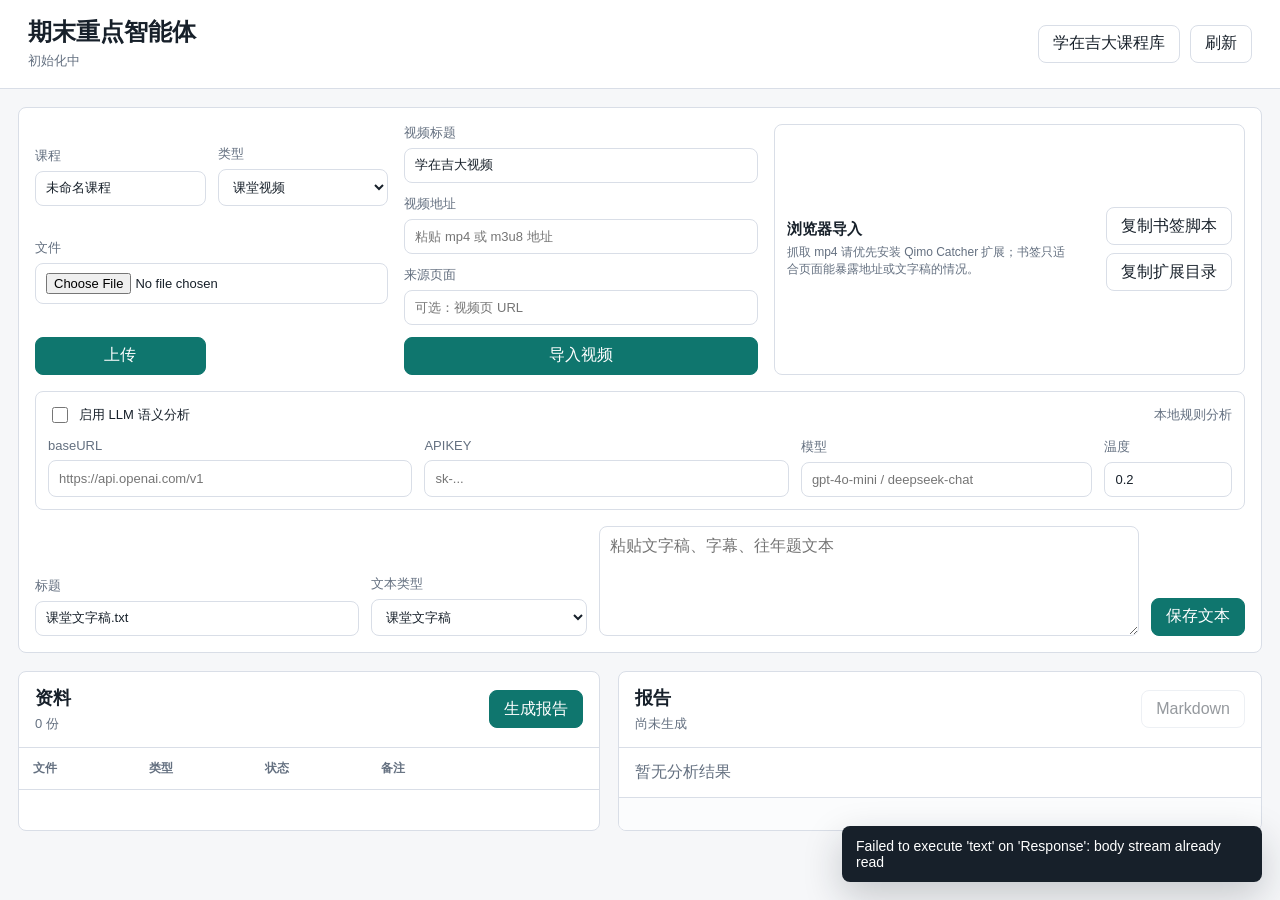
==== static/index.html @ d585591d "Initial qimo review agent MVP" ====
<!doctype html>
<html lang="zh-CN">
  <head>
    <meta charset="utf-8" />
    <meta name="viewport" content="width=device-width, initial-scale=1" />
    <title>期末重点智能体</title>
    <link rel="stylesheet" href="/static/styles.css" />
  </head>
  <body>
    <header class="app-header">
      <div>
        <h1>期末重点智能体</h1>
        <p id="systemLine">初始化中</p>
      </div>
      <div class="header-actions">
        <a id="jluLink" class="ghost-link" href="https://ilearntec.jlu.edu.cn/courselibrary-web/index" target="_blank" rel="noreferrer">学在吉大课程库</a>
        <button id="refreshBtn" type="button">刷新</button>
      </div>
    </header>

    <main class="shell">
      <section class="tool-band">
        <form id="uploadForm" class="control-group">
          <label>
            <span>课程</span>
            <input id="courseInput" name="course" value="未命名课程" autocomplete="off" />
          </label>
          <label>
            <span>类型</span>
            <select id="kindInput" name="kind">
              <option value="lecture_video">课堂视频</option>
              <option value="lecture_audio">课堂音频</option>
              <option value="transcript">课堂文字稿</option>
              <option value="past_exam">往年题</option>
              <option value="notes">课件/笔记</option>
            </select>
          </label>
          <label class="file-picker">
            <span>文件</span>
            <input id="fileInput" name="file" type="file" />
          </label>
          <button type="submit">上传</button>
        </form>

        <form id="remoteForm" class="control-group remote-group">
          <label>
            <span>视频标题</span>
            <input id="remoteTitle" value="学在吉大视频" autocomplete="off" />
          </label>
          <label>
            <span>视频地址</span>
            <input id="remoteUrl" placeholder="粘贴 mp4 或 m3u8 地址" autocomplete="off" />
          </label>
          <label>
            <span>来源页面</span>
            <input id="remotePageUrl" placeholder="可选：视频页 URL" autocomplete="off" />
          </label>
          <button type="submit">导入视频</button>
        </form>

        <section class="bookmark-panel">
          <div>
            <h2>浏览器导入</h2>
            <p>抓取 mp4 请优先安装 Qimo Catcher 扩展；书签只适合页面能暴露地址或文字稿的情况。</p>
          </div>
          <div class="bookmark-actions">
            <button id="copyBookmarkletBtn" type="button">复制书签脚本</button>
            <button id="copyExtensionPathBtn" type="button">复制扩展目录</button>
          </div>
        </section>

        <section class="llm-panel">
          <div class="llm-head">
            <label class="check-row">
              <input id="llmEnabled" type="checkbox" />
              <span>启用 LLM 语义分析</span>
            </label>
            <span id="llmStatus">本地规则分析</span>
          </div>
          <div class="llm-grid">
            <label>
              <span>baseURL</span>
              <input id="llmBaseUrl" placeholder="https://api.openai.com/v1" autocomplete="off" />
            </label>
            <label>
              <span>APIKEY</span>
              <input id="llmApiKey" type="password" placeholder="sk-..." autocomplete="off" />
            </label>
            <label>
              <span>模型</span>
              <input id="llmModel" placeholder="gpt-4o-mini / deepseek-chat" autocomplete="off" />
            </label>
            <label>
              <span>温度</span>
              <input id="llmTemperature" type="number" min="0" max="1" step="0.1" value="0.2" />
            </label>
          </div>
        </section>

        <form id="textForm" class="control-group paste-group">
          <label>
            <span>标题</span>
            <input id="textTitle" value="课堂文字稿.txt" autocomplete="off" />
          </label>
          <label>
            <span>文本类型</span>
            <select id="textKind">
              <option value="transcript">课堂文字稿</option>
              <option value="past_exam">往年题</option>
              <option value="notes">课件/笔记</option>
            </select>
          </label>
          <textarea id="textInput" rows="5" placeholder="粘贴文字稿、字幕、往年题文本"></textarea>
          <button type="submit">保存文本</button>
        </form>
      </section>

      <section class="workspace">
        <div class="pane materials-pane">
          <div class="pane-head">
            <div>
              <h2>资料</h2>
              <p id="materialCount">0 份</p>
            </div>
            <button id="analyzeBtn" type="button">生成报告</button>
          </div>
          <div class="table-wrap">
            <table>
              <thead>
                <tr>
                  <th>文件</th>
                  <th>类型</th>
                  <th>状态</th>
                  <th>备注</th>
                  <th></th>
                </tr>
              </thead>
              <tbody id="materialsBody"></tbody>
            </table>
          </div>
        </div>

        <div class="pane report-pane">
          <div class="pane-head">
            <div>
              <h2>报告</h2>
              <p id="reportMeta">尚未生成</p>
            </div>
            <a id="downloadReport" class="ghost-link disabled" href="#" target="_blank" rel="noreferrer">Markdown</a>
          </div>

          <div id="warnings" class="warnings" hidden></div>
          <div id="topicList" class="topic-list empty-state">暂无分析结果</div>
          <pre id="reportPreview" class="report-preview"></pre>
        </div>
      </section>
    </main>

    <div id="toast" class="toast" hidden></div>
    <script src="/static/app.js" defer></script>
  </body>
</html>
---- static/styles.css ----
:root {
  color-scheme: light;
  --bg: #f6f7f9;
  --surface: #ffffff;
  --ink: #17202a;
  --muted: #647080;
  --line: #d9dee7;
  --teal: #0f766e;
  --teal-strong: #0b5f59;
  --blue: #2557a7;
  --amber: #a15c03;
  --red: #b42318;
  --green-soft: #e8f5ef;
  --blue-soft: #edf3ff;
  --amber-soft: #fff4df;
  --red-soft: #fff0ed;
  font-family: "Microsoft YaHei", "PingFang SC", "Segoe UI", sans-serif;
}

* {
  box-sizing: border-box;
}

body {
  margin: 0;
  min-height: 100vh;
  background: var(--bg);
  color: var(--ink);
}

button,
input,
select,
textarea {
  font: inherit;
}

button,
.ghost-link {
  min-height: 38px;
  border: 1px solid var(--line);
  border-radius: 8px;
  background: var(--surface);
  color: var(--ink);
  cursor: pointer;
  display: inline-flex;
  align-items: center;
  justify-content: center;
  gap: 6px;
  padding: 0 14px;
  text-decoration: none;
}

button[type="submit"],
#analyzeBtn {
  border-color: var(--teal);
  background: var(--teal);
  color: white;
}

button:hover,
.ghost-link:hover {
  border-color: var(--teal);
}

button[type="submit"]:hover,
#analyzeBtn:hover {
  background: var(--teal-strong);
}

.disabled {
  opacity: 0.45;
  pointer-events: none;
}

.app-header {
  min-height: 82px;
  padding: 18px 28px;
  background: var(--surface);
  border-bottom: 1px solid var(--line);
  display: flex;
  align-items: center;
  justify-content: space-between;
  gap: 20px;
}

.app-header h1,
.pane h2 {
  margin: 0;
  letter-spacing: 0;
}

.app-header h1 {
  font-size: 24px;
  line-height: 1.2;
}

.app-header p,
.pane-head p {
  margin: 5px 0 0;
  color: var(--muted);
  font-size: 13px;
}

.header-actions {
  display: flex;
  align-items: center;
  gap: 10px;
  flex-wrap: wrap;
}

.shell {
  width: min(1480px, 100%);
  margin: 0 auto;
  padding: 18px;
}

.tool-band {
  background: var(--surface);
  border: 1px solid var(--line);
  border-radius: 8px;
  padding: 16px;
  display: grid;
  grid-template-columns: minmax(320px, 0.75fr) minmax(320px, 0.75fr) minmax(420px, 1fr);
  gap: 16px;
}

.control-group {
  display: grid;
  grid-template-columns: repeat(2, minmax(0, 1fr));
  gap: 12px;
  align-items: end;
}

.paste-group {
  grid-column: 1 / -1;
  grid-template-columns: minmax(160px, 0.6fr) minmax(140px, 0.4fr) minmax(240px, 1fr) auto;
}

.remote-group {
  grid-template-columns: 1fr;
}

.bookmark-panel {
  min-height: 100%;
  border: 1px solid var(--line);
  border-radius: 8px;
  padding: 12px;
  display: flex;
  align-items: center;
  justify-content: space-between;
  gap: 12px;
}

.bookmark-actions {
  display: flex;
  gap: 8px;
  flex-wrap: wrap;
  justify-content: flex-end;
}

.llm-panel {
  grid-column: 1 / -1;
  border: 1px solid var(--line);
  border-radius: 8px;
  padding: 12px;
  display: grid;
  gap: 12px;
}

.llm-head {
  display: flex;
  align-items: center;
  justify-content: space-between;
  gap: 12px;
  color: var(--muted);
  font-size: 13px;
}

.check-row {
  display: flex;
  grid-auto-flow: column;
  align-items: center;
  grid-template-columns: auto 1fr;
  gap: 8px;
  color: var(--ink);
}

.check-row input {
  width: 16px;
  height: 16px;
}

.llm-grid {
  display: grid;
  grid-template-columns: minmax(220px, 1fr) minmax(220px, 1fr) minmax(180px, 0.8fr) minmax(100px, 0.35fr);
  gap: 12px;
}

.bookmark-panel h2 {
  margin: 0;
  font-size: 15px;
}

.bookmark-panel p {
  margin: 5px 0 0;
  color: var(--muted);
  font-size: 12px;
  line-height: 1.45;
}

label {
  display: grid;
  gap: 6px;
  color: var(--muted);
  font-size: 13px;
}

input,
select,
textarea {
  width: 100%;
  border: 1px solid var(--line);
  border-radius: 8px;
  color: var(--ink);
  background: white;
  padding: 9px 10px;
  outline: none;
}

textarea {
  resize: vertical;
  min-height: 92px;
}

input:focus,
select:focus,
textarea:focus {
  border-color: var(--teal);
  box-shadow: 0 0 0 3px rgba(15, 118, 110, 0.12);
}

.file-picker {
  grid-column: 1 / -1;
}

.workspace {
  margin-top: 18px;
  display: grid;
  grid-template-columns: minmax(460px, 0.95fr) minmax(520px, 1.05fr);
  gap: 18px;
}

.pane {
  background: var(--surface);
  border: 1px solid var(--line);
  border-radius: 8px;
  min-width: 0;
  overflow: hidden;
}

.pane-head {
  min-height: 66px;
  padding: 14px 16px;
  border-bottom: 1px solid var(--line);
  display: flex;
  align-items: center;
  justify-content: space-between;
  gap: 12px;
}

.pane h2 {
  font-size: 18px;
}

.table-wrap {
  overflow: auto;
}

table {
  width: 100%;
  border-collapse: collapse;
  table-layout: fixed;
}

th,
td {
  padding: 12px 14px;
  border-bottom: 1px solid var(--line);
  text-align: left;
  vertical-align: top;
  font-size: 14px;
}

th {
  color: var(--muted);
  font-size: 12px;
  font-weight: 600;
}

td:first-child {
  width: 35%;
  overflow-wrap: anywhere;
}

.badge {
  display: inline-flex;
  align-items: center;
  min-height: 24px;
  padding: 2px 8px;
  border-radius: 999px;
  font-size: 12px;
  line-height: 1.3;
  border: 1px solid transparent;
  white-space: nowrap;
}

.badge.ready,
.badge.A {
  background: var(--green-soft);
  color: var(--teal-strong);
  border-color: #b6dfd4;
}

.badge.needs_transcript,
.badge.needs_text,
.badge.downloading,
.badge.processing,
.badge.B {
  background: var(--amber-soft);
  color: var(--amber);
  border-color: #f0cf91;
}

.badge.C {
  background: var(--blue-soft);
  color: var(--blue);
  border-color: #bed2f8;
}

.badge.error {
  background: var(--red-soft);
  color: var(--red);
  border-color: #ffc4bd;
}

.small-action {
  min-height: 30px;
  padding: 0 9px;
  font-size: 12px;
}

.warnings {
  margin: 14px 16px 0;
  padding: 12px;
  border: 1px solid #f0cf91;
  border-radius: 8px;
  background: var(--amber-soft);
  color: #704000;
  font-size: 13px;
}

.topic-list {
  padding: 14px 16px;
  display: grid;
  gap: 12px;
}

.empty-state {
  color: var(--muted);
}

.topic-card {
  border: 1px solid var(--line);
  border-radius: 8px;
  padding: 12px;
  display: grid;
  gap: 8px;
}

.topic-card header {
  display: flex;
  align-items: center;
  justify-content: space-between;
  gap: 10px;
}

.topic-card h3 {
  margin: 0;
  font-size: 16px;
  line-height: 1.35;
  overflow-wrap: anywhere;
}

.topic-meta {
  display: flex;
  flex-wrap: wrap;
  gap: 8px;
  color: var(--muted);
  font-size: 12px;
}

.evidence {
  margin: 0;
  padding-left: 18px;
  color: #344054;
  font-size: 13px;
}

.evidence li + li {
  margin-top: 5px;
}

.report-preview {
  margin: 0;
  max-height: 420px;
  overflow: auto;
  border-top: 1px solid var(--line);
  padding: 14px 16px 18px;
  background: #fbfcfd;
  color: #26313f;
  white-space: pre-wrap;
  font-family: "Cascadia Mono", Consolas, monospace;
  font-size: 12px;
  line-height: 1.6;
}

.toast {
  position: fixed;
  right: 18px;
  bottom: 18px;
  max-width: min(420px, calc(100vw - 36px));
  background: #17202a;
  color: white;
  border-radius: 8px;
  padding: 12px 14px;
  box-shadow: 0 14px 38px rgba(23, 32, 42, 0.22);
  font-size: 14px;
}

@media (max-width: 1080px) {
  .tool-band,
  .workspace {
    grid-template-columns: 1fr;
  }

  .bookmark-panel {
    align-items: flex-start;
    flex-direction: column;
  }

  .bookmark-actions {
    justify-content: flex-start;
  }

  .llm-grid {
    grid-template-columns: 1fr 1fr;
  }

  .paste-group {
    grid-template-columns: 1fr 1fr;
  }

  .paste-group textarea,
  .paste-group button {
    grid-column: 1 / -1;
  }
}

@media (max-width: 720px) {
  .app-header {
    align-items: flex-start;
    flex-direction: column;
    padding: 16px;
  }

  .shell {
    padding: 12px;
  }

  .control-group,
  .paste-group,
  .llm-grid {
    grid-template-columns: 1fr;
  }

  th:nth-child(4),
  td:nth-child(4) {
    display: none;
  }
}
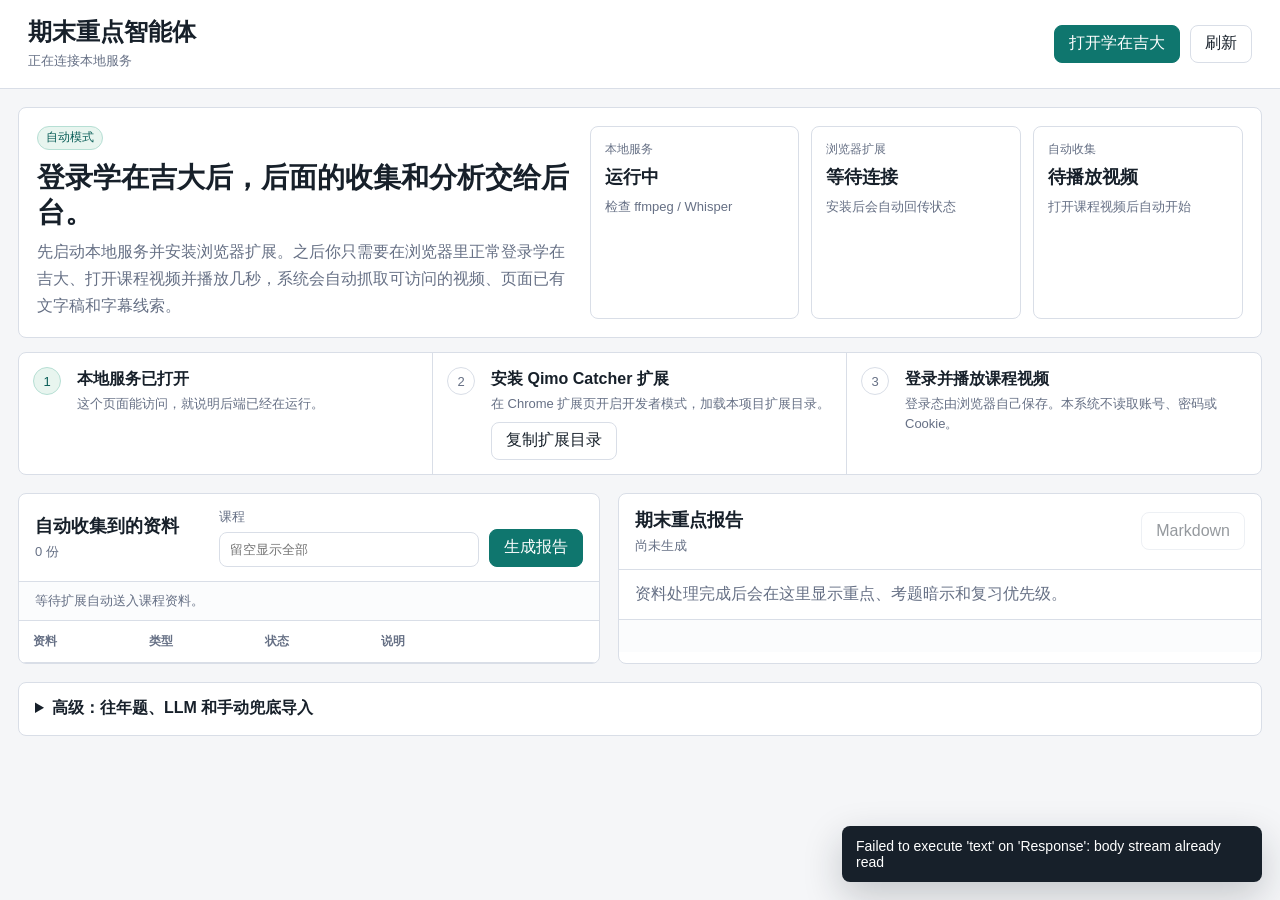
==== commit 3225a06e: "Add automatic JLU capture workflow" ====
--- a/static/index.html
+++ b/static/index.html
@@ -10,128 +10,89 @@
     <header class="app-header">
       <div>
         <h1>期末重点智能体</h1>
-        <p id="systemLine">初始化中</p>
+        <p id="systemLine">正在连接本地服务</p>
       </div>
       <div class="header-actions">
-        <a id="jluLink" class="ghost-link" href="https://ilearntec.jlu.edu.cn/courselibrary-web/index" target="_blank" rel="noreferrer">学在吉大课程库</a>
+        <a class="primary-link" href="https://ilearntec.jlu.edu.cn/courselibrary-web/index" target="_blank" rel="noreferrer">打开学在吉大</a>
         <button id="refreshBtn" type="button">刷新</button>
       </div>
     </header>
 
     <main class="shell">
-      <section class="tool-band">
-        <form id="uploadForm" class="control-group">
-          <label>
-            <span>课程</span>
-            <input id="courseInput" name="course" value="未命名课程" autocomplete="off" />
-          </label>
-          <label>
-            <span>类型</span>
-            <select id="kindInput" name="kind">
-              <option value="lecture_video">课堂视频</option>
-              <option value="lecture_audio">课堂音频</option>
-              <option value="transcript">课堂文字稿</option>
-              <option value="past_exam">往年题</option>
-              <option value="notes">课件/笔记</option>
-            </select>
-          </label>
-          <label class="file-picker">
-            <span>文件</span>
-            <input id="fileInput" name="file" type="file" />
-          </label>
-          <button type="submit">上传</button>
-        </form>
-
-        <form id="remoteForm" class="control-group remote-group">
-          <label>
-            <span>视频标题</span>
-            <input id="remoteTitle" value="学在吉大视频" autocomplete="off" />
-          </label>
-          <label>
-            <span>视频地址</span>
-            <input id="remoteUrl" placeholder="粘贴 mp4 或 m3u8 地址" autocomplete="off" />
-          </label>
-          <label>
-            <span>来源页面</span>
-            <input id="remotePageUrl" placeholder="可选：视频页 URL" autocomplete="off" />
-          </label>
-          <button type="submit">导入视频</button>
-        </form>
-
-        <section class="bookmark-panel">
+      <section class="autopilot">
+        <div class="autopilot-copy">
+          <span class="eyebrow">自动模式</span>
+          <h2>登录学在吉大后，后面的收集和分析交给后台。</h2>
+          <p>先启动本地服务并安装浏览器扩展。之后你只需要在浏览器里正常登录学在吉大、打开课程视频并播放几秒，系统会自动抓取可访问的视频、页面已有文字稿和字幕线索。</p>
+        </div>
+        <div class="status-grid">
+          <article class="status-tile" id="serviceTile">
+            <span>本地服务</span>
+            <strong id="serviceState">运行中</strong>
+            <p id="serviceDetail">检查 ffmpeg / Whisper</p>
+          </article>
+          <article class="status-tile" id="extensionTile">
+            <span>浏览器扩展</span>
+            <strong id="extensionState">等待连接</strong>
+            <p id="extensionDetail">安装后会自动回传状态</p>
+          </article>
+          <article class="status-tile" id="captureTile">
+            <span>自动收集</span>
+            <strong id="captureState">待播放视频</strong>
+            <p id="captureDetail">打开课程视频后自动开始</p>
+          </article>
+        </div>
+      </section>
+
+      <section class="quick-start">
+        <div class="step done">
+          <span>1</span>
           <div>
-            <h2>浏览器导入</h2>
-            <p>抓取 mp4 请优先安装 Qimo Catcher 扩展；书签只适合页面能暴露地址或文字稿的情况。</p>
-          </div>
-          <div class="bookmark-actions">
-            <button id="copyBookmarkletBtn" type="button">复制书签脚本</button>
+            <strong>本地服务已打开</strong>
+            <p>这个页面能访问，就说明后端已经在运行。</p>
+          </div>
+        </div>
+        <div class="step">
+          <span>2</span>
+          <div>
+            <strong>安装 Qimo Catcher 扩展</strong>
+            <p>在 Chrome 扩展页开启开发者模式，加载本项目扩展目录。</p>
             <button id="copyExtensionPathBtn" type="button">复制扩展目录</button>
           </div>
-        </section>
-
-        <section class="llm-panel">
-          <div class="llm-head">
-            <label class="check-row">
-              <input id="llmEnabled" type="checkbox" />
-              <span>启用 LLM 语义分析</span>
-            </label>
-            <span id="llmStatus">本地规则分析</span>
-          </div>
-          <div class="llm-grid">
-            <label>
-              <span>baseURL</span>
-              <input id="llmBaseUrl" placeholder="https://api.openai.com/v1" autocomplete="off" />
-            </label>
-            <label>
-              <span>APIKEY</span>
-              <input id="llmApiKey" type="password" placeholder="sk-..." autocomplete="off" />
-            </label>
-            <label>
-              <span>模型</span>
-              <input id="llmModel" placeholder="gpt-4o-mini / deepseek-chat" autocomplete="off" />
-            </label>
-            <label>
-              <span>温度</span>
-              <input id="llmTemperature" type="number" min="0" max="1" step="0.1" value="0.2" />
-            </label>
-          </div>
-        </section>
-
-        <form id="textForm" class="control-group paste-group">
-          <label>
-            <span>标题</span>
-            <input id="textTitle" value="课堂文字稿.txt" autocomplete="off" />
-          </label>
-          <label>
-            <span>文本类型</span>
-            <select id="textKind">
-              <option value="transcript">课堂文字稿</option>
-              <option value="past_exam">往年题</option>
-              <option value="notes">课件/笔记</option>
-            </select>
-          </label>
-          <textarea id="textInput" rows="5" placeholder="粘贴文字稿、字幕、往年题文本"></textarea>
-          <button type="submit">保存文本</button>
-        </form>
+        </div>
+        <div class="step">
+          <span>3</span>
+          <div>
+            <strong>登录并播放课程视频</strong>
+            <p>登录态由浏览器自己保存。本系统不读取账号、密码或 Cookie。</p>
+          </div>
+        </div>
       </section>
 
       <section class="workspace">
         <div class="pane materials-pane">
           <div class="pane-head">
             <div>
-              <h2>资料</h2>
+              <h2>自动收集到的资料</h2>
               <p id="materialCount">0 份</p>
             </div>
-            <button id="analyzeBtn" type="button">生成报告</button>
-          </div>
+            <div class="pane-actions">
+              <label class="course-filter">
+                <span>课程</span>
+                <input id="courseInput" name="course" value="" placeholder="留空显示全部" autocomplete="off" />
+              </label>
+              <button id="analyzeBtn" type="button">生成报告</button>
+            </div>
+          </div>
+          <div class="activity-line" id="activityLine">等待扩展自动送入课程资料。</div>
           <div class="table-wrap">
             <table>
               <thead>
                 <tr>
-                  <th>文件</th>
+                  <th>资料</th>
                   <th>类型</th>
                   <th>状态</th>
-                  <th>备注</th>
+                  <th>说明</th>
                   <th></th>
                 </tr>
               </thead>
@@ -143,17 +104,101 @@
         <div class="pane report-pane">
           <div class="pane-head">
             <div>
-              <h2>报告</h2>
+              <h2>期末重点报告</h2>
               <p id="reportMeta">尚未生成</p>
             </div>
             <a id="downloadReport" class="ghost-link disabled" href="#" target="_blank" rel="noreferrer">Markdown</a>
           </div>
 
           <div id="warnings" class="warnings" hidden></div>
-          <div id="topicList" class="topic-list empty-state">暂无分析结果</div>
+          <div id="topicList" class="topic-list empty-state">资料处理完成后会在这里显示重点、考题暗示和复习优先级。</div>
           <pre id="reportPreview" class="report-preview"></pre>
         </div>
       </section>
+
+      <details class="advanced">
+        <summary>高级：往年题、LLM 和手动兜底导入</summary>
+        <section class="advanced-grid">
+          <section class="llm-panel">
+            <div class="llm-head">
+              <label class="check-row">
+                <input id="llmEnabled" type="checkbox" />
+                <span>启用 LLM 语义分析</span>
+              </label>
+              <span id="llmStatus">本地规则分析</span>
+            </div>
+            <div class="llm-grid">
+              <label>
+                <span>baseURL</span>
+                <input id="llmBaseUrl" placeholder="https://api.openai.com/v1" autocomplete="off" />
+              </label>
+              <label>
+                <span>APIKEY</span>
+                <input id="llmApiKey" type="password" placeholder="sk-..." autocomplete="off" />
+              </label>
+              <label>
+                <span>模型</span>
+                <input id="llmModel" placeholder="gpt-4o-mini / deepseek-chat" autocomplete="off" />
+              </label>
+              <label>
+                <span>温度</span>
+                <input id="llmTemperature" type="number" min="0" max="1" step="0.1" value="0.2" />
+              </label>
+            </div>
+          </section>
+
+          <form id="textForm" class="control-group paste-group">
+            <label>
+              <span>标题</span>
+              <input id="textTitle" value="往年题.txt" autocomplete="off" />
+            </label>
+            <label>
+              <span>文本类型</span>
+              <select id="textKind">
+                <option value="past_exam">往年题</option>
+                <option value="transcript">课堂文字稿</option>
+                <option value="notes">课件/笔记</option>
+              </select>
+            </label>
+            <textarea id="textInput" rows="5" placeholder="粘贴往年题、文字稿、字幕或笔记文本"></textarea>
+            <button type="submit">保存文本</button>
+          </form>
+
+          <form id="uploadForm" class="control-group">
+            <label>
+              <span>类型</span>
+              <select id="kindInput" name="kind">
+                <option value="past_exam">往年题</option>
+                <option value="lecture_video">课堂视频</option>
+                <option value="lecture_audio">课堂音频</option>
+                <option value="transcript">课堂文字稿</option>
+                <option value="notes">课件/笔记</option>
+              </select>
+            </label>
+            <label class="file-picker">
+              <span>文件</span>
+              <input id="fileInput" name="file" type="file" />
+            </label>
+            <button type="submit">上传文件</button>
+          </form>
+
+          <form id="remoteForm" class="control-group remote-group">
+            <label>
+              <span>视频标题</span>
+              <input id="remoteTitle" value="学在吉大视频" autocomplete="off" />
+            </label>
+            <label>
+              <span>视频地址</span>
+              <input id="remoteUrl" placeholder="手动粘贴 mp4 或 m3u8 地址" autocomplete="off" />
+            </label>
+            <label>
+              <span>来源页面</span>
+              <input id="remotePageUrl" placeholder="可选：视频页 URL" autocomplete="off" />
+            </label>
+            <button type="submit">手动导入</button>
+          </form>
+        </section>
+      </details>
     </main>
 
     <div id="toast" class="toast" hidden></div>
--- a/static/styles.css
+++ b/static/styles.css
@@ -1,9 +1,9 @@
 :root {
   color-scheme: light;
-  --bg: #f6f7f9;
+  --bg: #f5f6f8;
   --surface: #ffffff;
   --ink: #17202a;
-  --muted: #647080;
+  --muted: #667085;
   --line: #d9dee7;
   --teal: #0f766e;
   --teal-strong: #0b5f59;
@@ -36,7 +36,8 @@
 }
 
 button,
-.ghost-link {
+.ghost-link,
+.primary-link {
   min-height: 38px;
   border: 1px solid var(--line);
   border-radius: 8px;
@@ -49,10 +50,12 @@
   gap: 6px;
   padding: 0 14px;
   text-decoration: none;
+  white-space: nowrap;
 }
 
 button[type="submit"],
-#analyzeBtn {
+#analyzeBtn,
+.primary-link {
   border-color: var(--teal);
   background: var(--teal);
   color: white;
@@ -64,8 +67,14 @@
 }
 
 button[type="submit"]:hover,
-#analyzeBtn:hover {
+#analyzeBtn:hover,
+.primary-link:hover {
   background: var(--teal-strong);
+}
+
+button:disabled {
+  cursor: wait;
+  opacity: 0.6;
 }
 
 .disabled {
@@ -115,162 +124,172 @@
   padding: 18px;
 }
 
-.tool-band {
+.autopilot {
+  border: 1px solid var(--line);
+  border-radius: 8px;
   background: var(--surface);
-  border: 1px solid var(--line);
-  border-radius: 8px;
-  padding: 16px;
-  display: grid;
-  grid-template-columns: minmax(320px, 0.75fr) minmax(320px, 0.75fr) minmax(420px, 1fr);
-  gap: 16px;
-}
-
-.control-group {
-  display: grid;
-  grid-template-columns: repeat(2, minmax(0, 1fr));
+  display: grid;
+  grid-template-columns: minmax(360px, 0.9fr) minmax(520px, 1.1fr);
+  gap: 18px;
+  padding: 18px;
+}
+
+.eyebrow {
+  display: inline-flex;
+  min-height: 24px;
+  align-items: center;
+  border: 1px solid #b6dfd4;
+  border-radius: 999px;
+  background: var(--green-soft);
+  color: var(--teal-strong);
+  padding: 2px 8px;
+  font-size: 12px;
+}
+
+.autopilot h2 {
+  margin: 10px 0 8px;
+  font-size: 28px;
+  line-height: 1.25;
+  letter-spacing: 0;
+}
+
+.autopilot p {
+  margin: 0;
+  color: var(--muted);
+  line-height: 1.7;
+}
+
+.status-grid {
+  display: grid;
+  grid-template-columns: repeat(3, minmax(0, 1fr));
   gap: 12px;
-  align-items: end;
-}
-
-.paste-group {
-  grid-column: 1 / -1;
-  grid-template-columns: minmax(160px, 0.6fr) minmax(140px, 0.4fr) minmax(240px, 1fr) auto;
-}
-
-.remote-group {
-  grid-template-columns: 1fr;
-}
-
-.bookmark-panel {
-  min-height: 100%;
-  border: 1px solid var(--line);
-  border-radius: 8px;
-  padding: 12px;
+}
+
+.status-tile {
+  border: 1px solid var(--line);
+  border-radius: 8px;
+  padding: 14px;
+  display: grid;
+  align-content: start;
+  gap: 8px;
+  min-height: 136px;
+}
+
+.status-tile span,
+.metric-label {
+  color: var(--muted);
+  font-size: 12px;
+}
+
+.status-tile strong {
+  font-size: 18px;
+  line-height: 1.3;
+}
+
+.status-tile p {
+  font-size: 13px;
+  line-height: 1.5;
+  overflow-wrap: anywhere;
+}
+
+.quick-start {
+  margin-top: 14px;
+  border: 1px solid var(--line);
+  border-radius: 8px;
+  background: var(--surface);
+  display: grid;
+  grid-template-columns: repeat(3, minmax(0, 1fr));
+}
+
+.step {
+  display: grid;
+  grid-template-columns: 34px 1fr;
+  gap: 10px;
+  padding: 14px;
+  border-right: 1px solid var(--line);
+}
+
+.step:last-child {
+  border-right: 0;
+}
+
+.step > span {
+  width: 28px;
+  height: 28px;
+  border-radius: 999px;
+  display: inline-flex;
+  align-items: center;
+  justify-content: center;
+  border: 1px solid var(--line);
+  color: var(--muted);
+  font-size: 13px;
+}
+
+.step.done > span {
+  background: var(--green-soft);
+  color: var(--teal-strong);
+  border-color: #b6dfd4;
+}
+
+.step strong {
+  display: block;
+  margin: 2px 0 4px;
+}
+
+.step p {
+  margin: 0 0 8px;
+  color: var(--muted);
+  font-size: 13px;
+  line-height: 1.5;
+}
+
+.workspace {
+  margin-top: 18px;
+  display: grid;
+  grid-template-columns: minmax(460px, 0.95fr) minmax(520px, 1.05fr);
+  gap: 18px;
+}
+
+.pane {
+  background: var(--surface);
+  border: 1px solid var(--line);
+  border-radius: 8px;
+  min-width: 0;
+  overflow: hidden;
+}
+
+.pane-head {
+  min-height: 72px;
+  padding: 14px 16px;
+  border-bottom: 1px solid var(--line);
   display: flex;
   align-items: center;
   justify-content: space-between;
   gap: 12px;
 }
 
-.bookmark-actions {
-  display: flex;
-  gap: 8px;
-  flex-wrap: wrap;
-  justify-content: flex-end;
-}
-
-.llm-panel {
-  grid-column: 1 / -1;
-  border: 1px solid var(--line);
-  border-radius: 8px;
-  padding: 12px;
-  display: grid;
-  gap: 12px;
-}
-
-.llm-head {
-  display: flex;
-  align-items: center;
-  justify-content: space-between;
-  gap: 12px;
-  color: var(--muted);
-  font-size: 13px;
-}
-
-.check-row {
-  display: flex;
-  grid-auto-flow: column;
-  align-items: center;
-  grid-template-columns: auto 1fr;
-  gap: 8px;
-  color: var(--ink);
-}
-
-.check-row input {
-  width: 16px;
-  height: 16px;
-}
-
-.llm-grid {
-  display: grid;
-  grid-template-columns: minmax(220px, 1fr) minmax(220px, 1fr) minmax(180px, 0.8fr) minmax(100px, 0.35fr);
-  gap: 12px;
-}
-
-.bookmark-panel h2 {
-  margin: 0;
-  font-size: 15px;
-}
-
-.bookmark-panel p {
-  margin: 5px 0 0;
-  color: var(--muted);
-  font-size: 12px;
-  line-height: 1.45;
-}
-
-label {
-  display: grid;
-  gap: 6px;
-  color: var(--muted);
-  font-size: 13px;
-}
-
-input,
-select,
-textarea {
-  width: 100%;
-  border: 1px solid var(--line);
-  border-radius: 8px;
-  color: var(--ink);
-  background: white;
-  padding: 9px 10px;
-  outline: none;
-}
-
-textarea {
-  resize: vertical;
-  min-height: 92px;
-}
-
-input:focus,
-select:focus,
-textarea:focus {
-  border-color: var(--teal);
-  box-shadow: 0 0 0 3px rgba(15, 118, 110, 0.12);
-}
-
-.file-picker {
-  grid-column: 1 / -1;
-}
-
-.workspace {
-  margin-top: 18px;
-  display: grid;
-  grid-template-columns: minmax(460px, 0.95fr) minmax(520px, 1.05fr);
-  gap: 18px;
-}
-
-.pane {
-  background: var(--surface);
-  border: 1px solid var(--line);
-  border-radius: 8px;
-  min-width: 0;
-  overflow: hidden;
-}
-
-.pane-head {
-  min-height: 66px;
-  padding: 14px 16px;
-  border-bottom: 1px solid var(--line);
-  display: flex;
-  align-items: center;
-  justify-content: space-between;
-  gap: 12px;
-}
-
 .pane h2 {
   font-size: 18px;
+}
+
+.pane-actions {
+  display: flex;
+  align-items: end;
+  justify-content: flex-end;
+  gap: 10px;
+  flex-wrap: wrap;
+}
+
+.course-filter {
+  width: min(260px, 38vw);
+}
+
+.activity-line {
+  padding: 10px 16px;
+  border-bottom: 1px solid var(--line);
+  background: #fbfcfd;
+  color: var(--muted);
+  font-size: 13px;
 }
 
 .table-wrap {
@@ -398,6 +417,11 @@
   gap: 8px;
   color: var(--muted);
   font-size: 12px;
+}
+
+.ai-note {
+  color: #344054;
+  font-size: 13px;
 }
 
 .evidence {
@@ -425,6 +449,125 @@
   line-height: 1.6;
 }
 
+.advanced {
+  margin-top: 18px;
+  border: 1px solid var(--line);
+  border-radius: 8px;
+  background: var(--surface);
+  overflow: hidden;
+}
+
+.advanced summary {
+  min-height: 52px;
+  padding: 15px 16px;
+  cursor: pointer;
+  font-weight: 600;
+}
+
+.advanced-grid {
+  border-top: 1px solid var(--line);
+  padding: 16px;
+  display: grid;
+  grid-template-columns: minmax(320px, 0.9fr) minmax(320px, 1.1fr);
+  gap: 16px;
+}
+
+.control-group {
+  border: 1px solid var(--line);
+  border-radius: 8px;
+  padding: 12px;
+  display: grid;
+  grid-template-columns: repeat(2, minmax(0, 1fr));
+  gap: 12px;
+  align-items: end;
+}
+
+.paste-group {
+  grid-template-columns: minmax(160px, 0.6fr) minmax(140px, 0.4fr);
+}
+
+.paste-group textarea,
+.paste-group button {
+  grid-column: 1 / -1;
+}
+
+.remote-group {
+  grid-template-columns: 1fr;
+}
+
+.llm-panel {
+  grid-column: 1 / -1;
+  border: 1px solid var(--line);
+  border-radius: 8px;
+  padding: 12px;
+  display: grid;
+  gap: 12px;
+}
+
+.llm-head {
+  display: flex;
+  align-items: center;
+  justify-content: space-between;
+  gap: 12px;
+  color: var(--muted);
+  font-size: 13px;
+}
+
+.check-row {
+  display: flex;
+  grid-auto-flow: column;
+  align-items: center;
+  grid-template-columns: auto 1fr;
+  gap: 8px;
+  color: var(--ink);
+}
+
+.check-row input {
+  width: 16px;
+  height: 16px;
+}
+
+.llm-grid {
+  display: grid;
+  grid-template-columns: minmax(220px, 1fr) minmax(220px, 1fr) minmax(180px, 0.8fr) minmax(100px, 0.35fr);
+  gap: 12px;
+}
+
+label {
+  display: grid;
+  gap: 6px;
+  color: var(--muted);
+  font-size: 13px;
+}
+
+input,
+select,
+textarea {
+  width: 100%;
+  border: 1px solid var(--line);
+  border-radius: 8px;
+  color: var(--ink);
+  background: white;
+  padding: 9px 10px;
+  outline: none;
+}
+
+textarea {
+  resize: vertical;
+  min-height: 112px;
+}
+
+input:focus,
+select:focus,
+textarea:focus {
+  border-color: var(--teal);
+  box-shadow: 0 0 0 3px rgba(15, 118, 110, 0.12);
+}
+
+.file-picker {
+  grid-column: 1 / -1;
+}
+
 .toast {
   position: fixed;
   right: 18px;
@@ -438,32 +581,38 @@
   font-size: 14px;
 }
 
-@media (max-width: 1080px) {
-  .tool-band,
-  .workspace {
+@media (max-width: 1160px) {
+  .autopilot,
+  .workspace,
+  .advanced-grid {
     grid-template-columns: 1fr;
   }
-
-  .bookmark-panel {
+}
+
+@media (max-width: 860px) {
+  .status-grid,
+  .quick-start,
+  .llm-grid {
+    grid-template-columns: 1fr;
+  }
+
+  .step {
+    border-right: 0;
+    border-bottom: 1px solid var(--line);
+  }
+
+  .step:last-child {
+    border-bottom: 0;
+  }
+
+  .pane-head,
+  .pane-actions {
     align-items: flex-start;
     flex-direction: column;
   }
 
-  .bookmark-actions {
-    justify-content: flex-start;
-  }
-
-  .llm-grid {
-    grid-template-columns: 1fr 1fr;
-  }
-
-  .paste-group {
-    grid-template-columns: 1fr 1fr;
-  }
-
-  .paste-group textarea,
-  .paste-group button {
-    grid-column: 1 / -1;
+  .course-filter {
+    width: 100%;
   }
 }
 
@@ -478,9 +627,12 @@
     padding: 12px;
   }
 
+  .autopilot h2 {
+    font-size: 22px;
+  }
+
   .control-group,
-  .paste-group,
-  .llm-grid {
+  .paste-group {
     grid-template-columns: 1fr;
   }
 
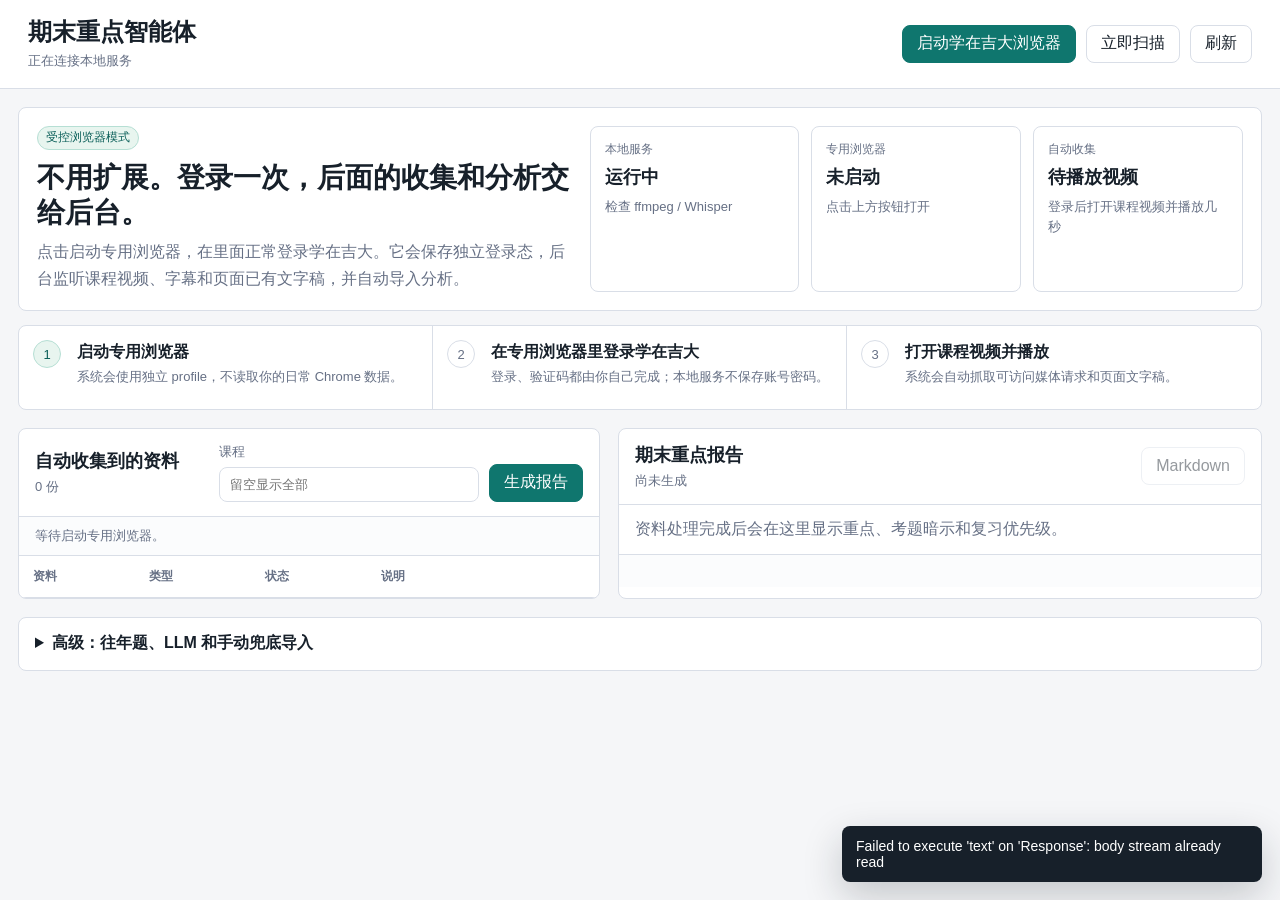
==== commit 12f0955d: "Add controlled browser capture mode" ====
--- a/static/index.html
+++ b/static/index.html
@@ -13,7 +13,8 @@
         <p id="systemLine">正在连接本地服务</p>
       </div>
       <div class="header-actions">
-        <a class="primary-link" href="https://ilearntec.jlu.edu.cn/courselibrary-web/index" target="_blank" rel="noreferrer">打开学在吉大</a>
+        <button id="startBrowserBtn" class="primary-action" type="button">启动学在吉大浏览器</button>
+        <button id="scanBrowserBtn" type="button">立即扫描</button>
         <button id="refreshBtn" type="button">刷新</button>
       </div>
     </header>
@@ -21,25 +22,25 @@
     <main class="shell">
       <section class="autopilot">
         <div class="autopilot-copy">
-          <span class="eyebrow">自动模式</span>
-          <h2>登录学在吉大后，后面的收集和分析交给后台。</h2>
-          <p>先启动本地服务并安装浏览器扩展。之后你只需要在浏览器里正常登录学在吉大、打开课程视频并播放几秒，系统会自动抓取可访问的视频、页面已有文字稿和字幕线索。</p>
+          <span class="eyebrow">受控浏览器模式</span>
+          <h2>不用扩展。登录一次，后面的收集和分析交给后台。</h2>
+          <p>点击启动专用浏览器，在里面正常登录学在吉大。它会保存独立登录态，后台监听课程视频、字幕和页面已有文字稿，并自动导入分析。</p>
         </div>
         <div class="status-grid">
-          <article class="status-tile" id="serviceTile">
+          <article class="status-tile">
             <span>本地服务</span>
             <strong id="serviceState">运行中</strong>
             <p id="serviceDetail">检查 ffmpeg / Whisper</p>
           </article>
-          <article class="status-tile" id="extensionTile">
-            <span>浏览器扩展</span>
-            <strong id="extensionState">等待连接</strong>
-            <p id="extensionDetail">安装后会自动回传状态</p>
+          <article class="status-tile">
+            <span>专用浏览器</span>
+            <strong id="browserState">未启动</strong>
+            <p id="browserDetail">点击上方按钮打开</p>
           </article>
-          <article class="status-tile" id="captureTile">
+          <article class="status-tile">
             <span>自动收集</span>
             <strong id="captureState">待播放视频</strong>
-            <p id="captureDetail">打开课程视频后自动开始</p>
+            <p id="captureDetail">登录后打开课程视频并播放几秒</p>
           </article>
         </div>
       </section>
@@ -48,23 +49,22 @@
         <div class="step done">
           <span>1</span>
           <div>
-            <strong>本地服务已打开</strong>
-            <p>这个页面能访问，就说明后端已经在运行。</p>
+            <strong>启动专用浏览器</strong>
+            <p>系统会使用独立 profile，不读取你的日常 Chrome 数据。</p>
           </div>
         </div>
         <div class="step">
           <span>2</span>
           <div>
-            <strong>安装 Qimo Catcher 扩展</strong>
-            <p>在 Chrome 扩展页开启开发者模式，加载本项目扩展目录。</p>
-            <button id="copyExtensionPathBtn" type="button">复制扩展目录</button>
+            <strong>在专用浏览器里登录学在吉大</strong>
+            <p>登录、验证码都由你自己完成；本地服务不保存账号密码。</p>
           </div>
         </div>
         <div class="step">
           <span>3</span>
           <div>
-            <strong>登录并播放课程视频</strong>
-            <p>登录态由浏览器自己保存。本系统不读取账号、密码或 Cookie。</p>
+            <strong>打开课程视频并播放</strong>
+            <p>系统会自动抓取可访问媒体请求和页面文字稿。</p>
           </div>
         </div>
       </section>
@@ -84,7 +84,7 @@
               <button id="analyzeBtn" type="button">生成报告</button>
             </div>
           </div>
-          <div class="activity-line" id="activityLine">等待扩展自动送入课程资料。</div>
+          <div class="activity-line" id="activityLine">等待启动专用浏览器。</div>
           <div class="table-wrap">
             <table>
               <thead>
--- a/static/styles.css
+++ b/static/styles.css
@@ -55,7 +55,8 @@
 
 button[type="submit"],
 #analyzeBtn,
-.primary-link {
+.primary-link,
+.primary-action {
   border-color: var(--teal);
   background: var(--teal);
   color: white;
@@ -68,7 +69,8 @@
 
 button[type="submit"]:hover,
 #analyzeBtn:hover,
-.primary-link:hover {
+.primary-link:hover,
+.primary-action:hover {
   background: var(--teal-strong);
 }
 
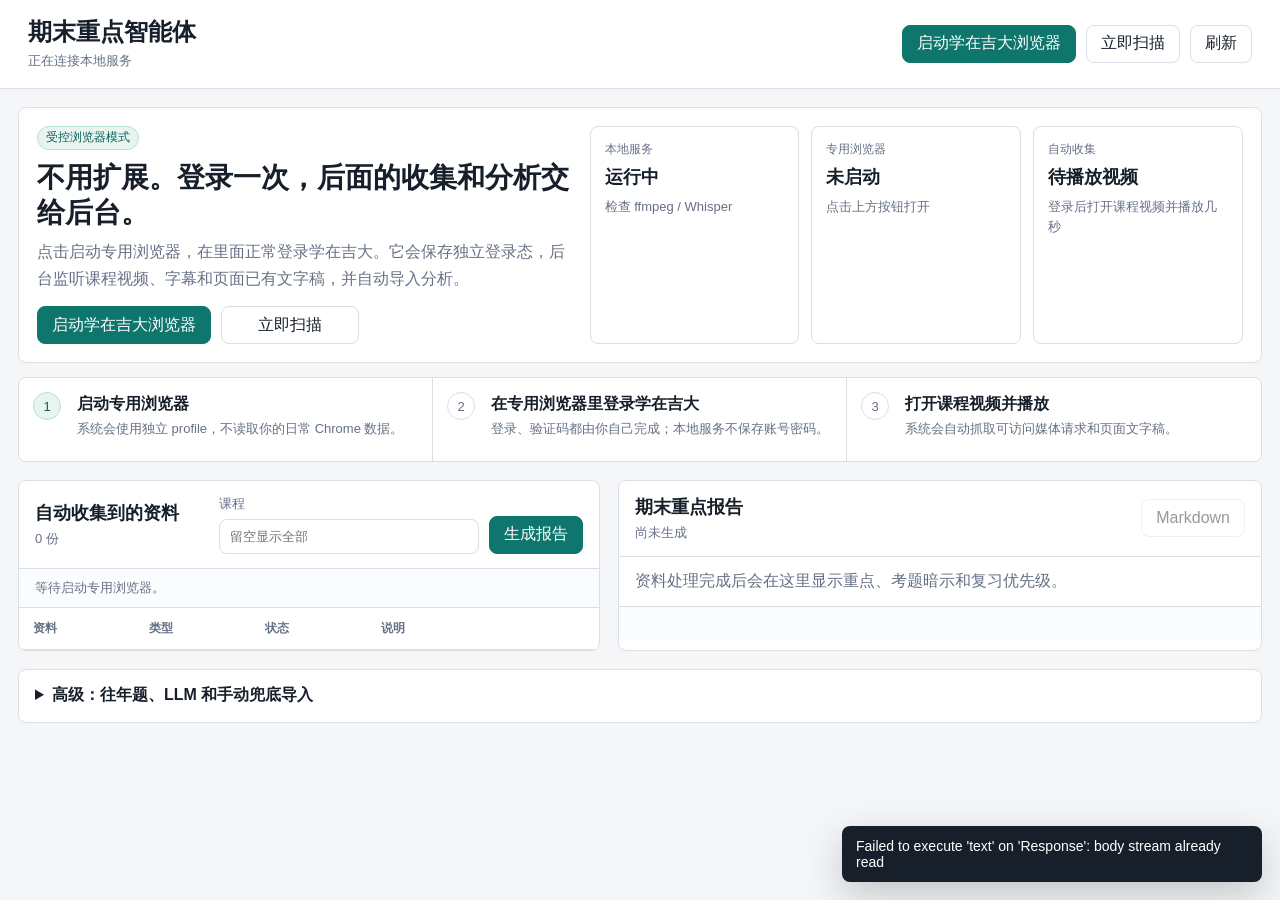
==== commit 4fb754b4: "Make controlled browser entry obvious" ====
--- a/static/index.html
+++ b/static/index.html
@@ -4,7 +4,7 @@
     <meta charset="utf-8" />
     <meta name="viewport" content="width=device-width, initial-scale=1" />
     <title>期末重点智能体</title>
-    <link rel="stylesheet" href="/static/styles.css" />
+    <link rel="stylesheet" href="/static/styles.css?v=controlled-browser-entry" />
   </head>
   <body>
     <header class="app-header">
@@ -13,8 +13,8 @@
         <p id="systemLine">正在连接本地服务</p>
       </div>
       <div class="header-actions">
-        <button id="startBrowserBtn" class="primary-action" type="button">启动学在吉大浏览器</button>
-        <button id="scanBrowserBtn" type="button">立即扫描</button>
+        <button id="startBrowserBtn" class="primary-action" data-start-browser type="button">启动学在吉大浏览器</button>
+        <button id="scanBrowserBtn" data-scan-browser type="button">立即扫描</button>
         <button id="refreshBtn" type="button">刷新</button>
       </div>
     </header>
@@ -25,6 +25,10 @@
           <span class="eyebrow">受控浏览器模式</span>
           <h2>不用扩展。登录一次，后面的收集和分析交给后台。</h2>
           <p>点击启动专用浏览器，在里面正常登录学在吉大。它会保存独立登录态，后台监听课程视频、字幕和页面已有文字稿，并自动导入分析。</p>
+          <div class="hero-actions">
+            <button class="primary-action" data-start-browser type="button">启动学在吉大浏览器</button>
+            <button data-scan-browser type="button">立即扫描</button>
+          </div>
         </div>
         <div class="status-grid">
           <article class="status-tile">
@@ -202,6 +206,6 @@
     </main>
 
     <div id="toast" class="toast" hidden></div>
-    <script src="/static/app.js" defer></script>
+    <script src="/static/app.js?v=controlled-browser-entry" defer></script>
   </body>
 </html>
--- a/static/styles.css
+++ b/static/styles.css
@@ -161,6 +161,18 @@
   line-height: 1.7;
 }
 
+.hero-actions {
+  display: flex;
+  align-items: center;
+  gap: 10px;
+  flex-wrap: wrap;
+  margin-top: 14px;
+}
+
+.hero-actions button {
+  min-width: 138px;
+}
+
 .status-grid {
   display: grid;
   grid-template-columns: repeat(3, minmax(0, 1fr));
